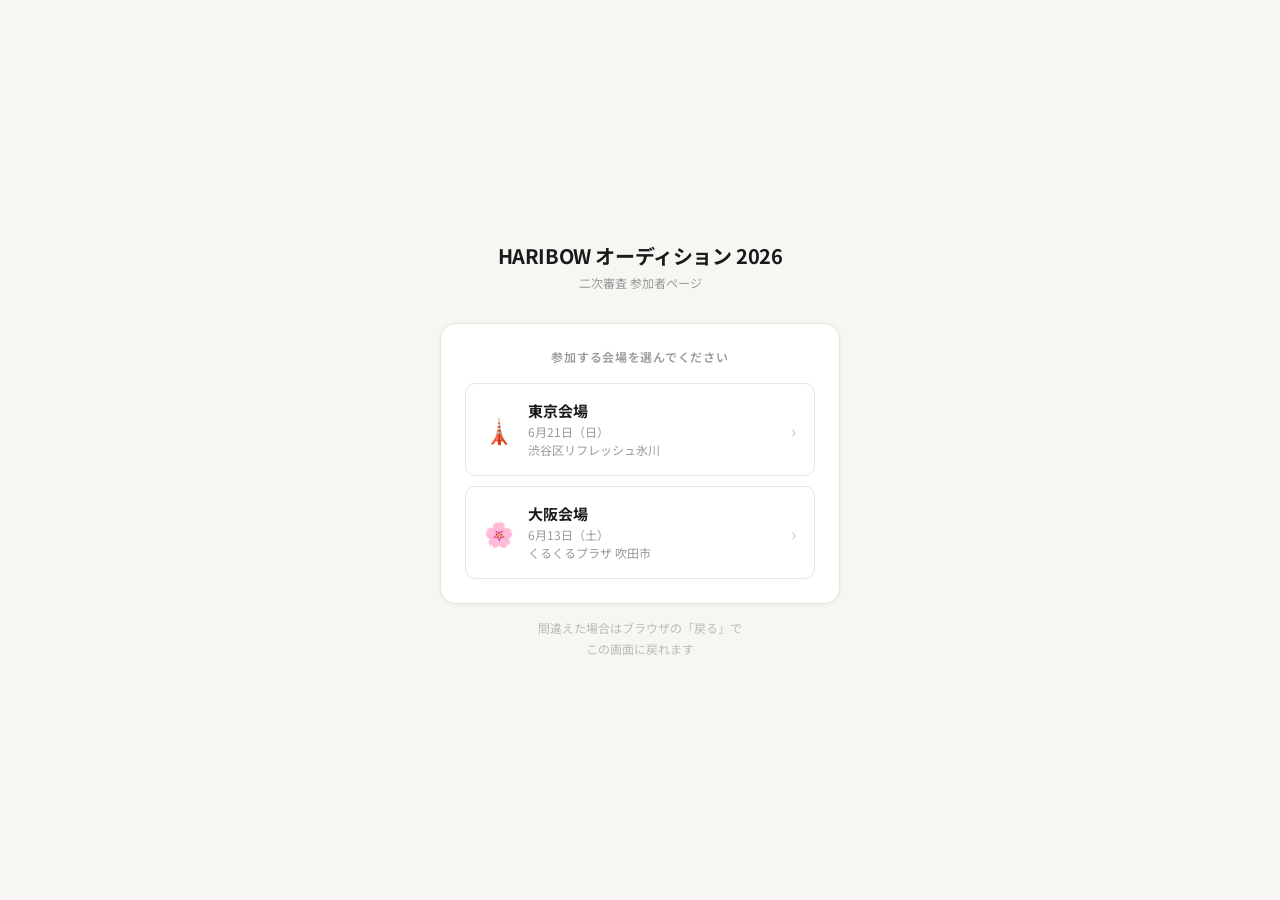
==== index.html @ 5b0c6461 "Add files via upload" ====
<!DOCTYPE html>
<html lang="ja">
<head>
<meta charset="UTF-8">
<meta name="viewport" content="width=device-width, initial-scale=1.0">
<title>HARIBOW オーディション 2026 — 二次審査</title>
<style>
@import url('https://fonts.googleapis.com/css2?family=Noto+Sans+JP:wght@400;500;600;700&display=swap');
*{box-sizing:border-box;margin:0;padding:0}
body{font-family:'Noto Sans JP',sans-serif;min-height:100vh;background:#f7f6f3;display:flex;align-items:center;justify-content:center;padding:24px 16px}
.wrap{width:100%;max-width:400px}
.logo{text-align:center;margin-bottom:32px}
.logo-title{font-size:20px;font-weight:700;color:#1a1a1a;letter-spacing:-.02em}
.logo-sub{font-size:12px;color:#999;margin-top:4px}
.card{background:#fff;border-radius:16px;padding:24px;border:1px solid #e9e6e0;box-shadow:0 1px 4px rgba(0,0,0,.06)}
.card-title{font-size:12px;font-weight:600;color:#999;text-align:center;margin-bottom:18px;letter-spacing:.06em;text-transform:uppercase}
.venue-btn{display:flex;align-items:center;gap:14px;width:100%;padding:16px 18px;border-radius:10px;border:1px solid #e9e6e0;background:#fff;color:#1a1a1a;cursor:pointer;font-family:inherit;transition:all .15s;text-decoration:none;margin-bottom:10px}
.venue-btn:last-child{margin-bottom:0}
.venue-btn:hover{background:#f7f6f3;border-color:#ccc;transform:translateY(-1px);box-shadow:0 2px 8px rgba(0,0,0,.06)}
.venue-btn:active{transform:none;box-shadow:none}
.venue-emoji{font-size:24px;flex-shrink:0}
.venue-info{text-align:left}
.venue-name{font-size:15px;font-weight:700;margin-bottom:2px;color:#1a1a1a}
.venue-detail{font-size:12px;color:#999;line-height:1.5}
.venue-arrow{margin-left:auto;color:#ccc;font-size:18px;flex-shrink:0}
.notice{margin-top:14px;text-align:center;font-size:12px;color:#bbb;line-height:1.7}
</style>
</head>
<body>
<div class="wrap">
  <div class="logo">
    <div class="logo-title">HARIBOW オーディション 2026</div>
    <div class="logo-sub">二次審査 参加者ページ</div>
  </div>
  <div class="card">
    <div class="card-title">参加する会場を選んでください</div>
    <a class="venue-btn" href="tokyo.html">
      <span class="venue-emoji">🗼</span>
      <div class="venue-info">
        <div class="venue-name">東京会場</div>
        <div class="venue-detail">6月21日（日）<br>渋谷区リフレッシュ氷川</div>
      </div>
      <span class="venue-arrow">›</span>
    </a>
    <a class="venue-btn" href="osaka.html">
      <span class="venue-emoji">🌸</span>
      <div class="venue-info">
        <div class="venue-name">大阪会場</div>
        <div class="venue-detail">6月13日（土）<br>くるくるプラザ 吹田市</div>
      </div>
      <span class="venue-arrow">›</span>
    </a>
  </div>
  <div class="notice">間違えた場合はブラウザの「戻る」で<br>この画面に戻れます</div>
</div>
</body>
</html>
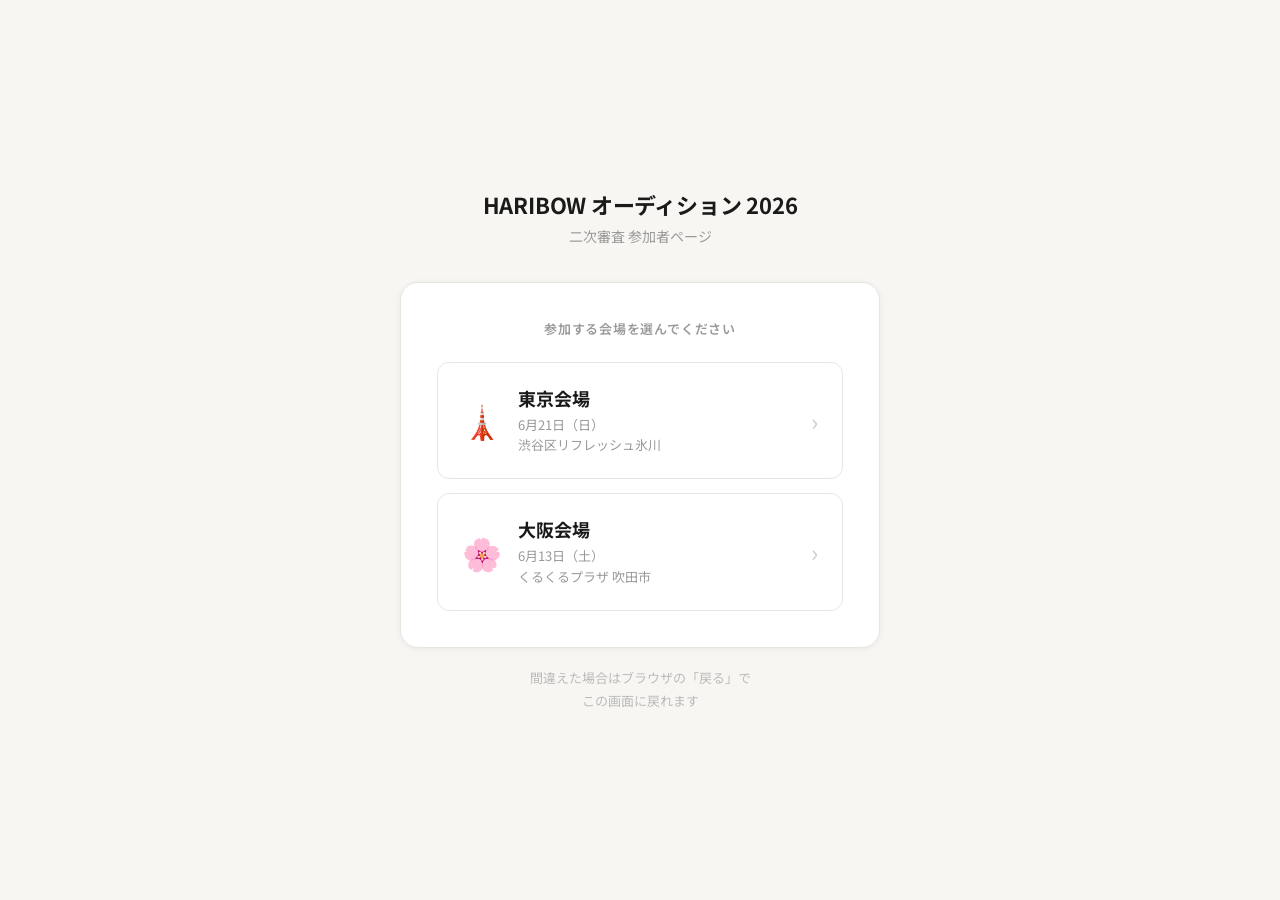
==== commit cffe749b: "PC　スマホ版対応タイトル" ====
--- a/index.html
+++ b/index.html
@@ -7,23 +7,66 @@
 <style>
 @import url('https://fonts.googleapis.com/css2?family=Noto+Sans+JP:wght@400;500;600;700&display=swap');
 *{box-sizing:border-box;margin:0;padding:0}
-body{font-family:'Noto Sans JP',sans-serif;min-height:100vh;background:#f7f6f3;display:flex;align-items:center;justify-content:center;padding:24px 16px}
-.wrap{width:100%;max-width:400px}
-.logo{text-align:center;margin-bottom:32px}
-.logo-title{font-size:20px;font-weight:700;color:#1a1a1a;letter-spacing:-.02em}
-.logo-sub{font-size:12px;color:#999;margin-top:4px}
-.card{background:#fff;border-radius:16px;padding:24px;border:1px solid #e9e6e0;box-shadow:0 1px 4px rgba(0,0,0,.06)}
-.card-title{font-size:12px;font-weight:600;color:#999;text-align:center;margin-bottom:18px;letter-spacing:.06em;text-transform:uppercase}
-.venue-btn{display:flex;align-items:center;gap:14px;width:100%;padding:16px 18px;border-radius:10px;border:1px solid #e9e6e0;background:#fff;color:#1a1a1a;cursor:pointer;font-family:inherit;transition:all .15s;text-decoration:none;margin-bottom:10px}
+body{
+  font-family:'Noto Sans JP',sans-serif;
+  min-height:100vh;
+  background:#f7f6f3;
+  display:flex;align-items:center;justify-content:center;
+  padding:40px 24px;
+}
+.wrap{width:100%;max-width:480px}
+
+.logo{text-align:center;margin-bottom:36px}
+.logo-title{font-size:15px;font-weight:700;color:#1a1a1a;letter-spacing:-.01em}
+.logo-sub{font-size:12px;color:#999;margin-top:5px}
+
+.card{
+  background:#fff;border-radius:18px;
+  padding:28px;
+  border:1px solid #e9e6e0;
+  box-shadow:0 1px 6px rgba(0,0,0,.06);
+}
+.card-title{
+  font-size:12px;font-weight:600;color:#999;
+  text-align:center;margin-bottom:20px;
+  letter-spacing:.06em;text-transform:uppercase;
+}
+
+.venue-btn{
+  display:flex;align-items:center;gap:16px;
+  width:100%;padding:18px 20px;border-radius:12px;
+  border:1px solid #e9e6e0;
+  background:#fff;
+  color:#1a1a1a;cursor:pointer;
+  font-family:inherit;
+  transition:all .15s;
+  text-decoration:none;
+  margin-bottom:12px;
+}
 .venue-btn:last-child{margin-bottom:0}
 .venue-btn:hover{background:#f7f6f3;border-color:#ccc;transform:translateY(-1px);box-shadow:0 2px 8px rgba(0,0,0,.06)}
 .venue-btn:active{transform:none;box-shadow:none}
-.venue-emoji{font-size:24px;flex-shrink:0}
-.venue-info{text-align:left}
-.venue-name{font-size:15px;font-weight:700;margin-bottom:2px;color:#1a1a1a}
-.venue-detail{font-size:12px;color:#999;line-height:1.5}
-.venue-arrow{margin-left:auto;color:#ccc;font-size:18px;flex-shrink:0}
-.notice{margin-top:14px;text-align:center;font-size:12px;color:#bbb;line-height:1.7}
+.venue-emoji{font-size:26px;flex-shrink:0}
+.venue-info{text-align:left;flex:1}
+.venue-name{font-size:15px;font-weight:700;margin-bottom:3px;color:#1a1a1a}
+.venue-detail{font-size:12px;color:#999;line-height:1.6}
+.venue-arrow{color:#ccc;font-size:20px;flex-shrink:0}
+
+.notice{margin-top:16px;text-align:center;font-size:12px;color:#bbb;line-height:1.8}
+
+/* ─── PC対応 ─── */
+@media(min-width:600px){
+  .logo-title{font-size:22px}
+  .logo-sub{font-size:14px;margin-top:6px}
+  .card{padding:36px}
+  .card-title{font-size:13px;margin-bottom:24px}
+  .venue-btn{padding:22px 24px;margin-bottom:14px}
+  .venue-emoji{font-size:32px}
+  .venue-name{font-size:18px;margin-bottom:4px}
+  .venue-detail{font-size:13px}
+  .venue-arrow{font-size:24px}
+  .notice{font-size:13px;margin-top:18px}
+}
 </style>
 </head>
 <body>
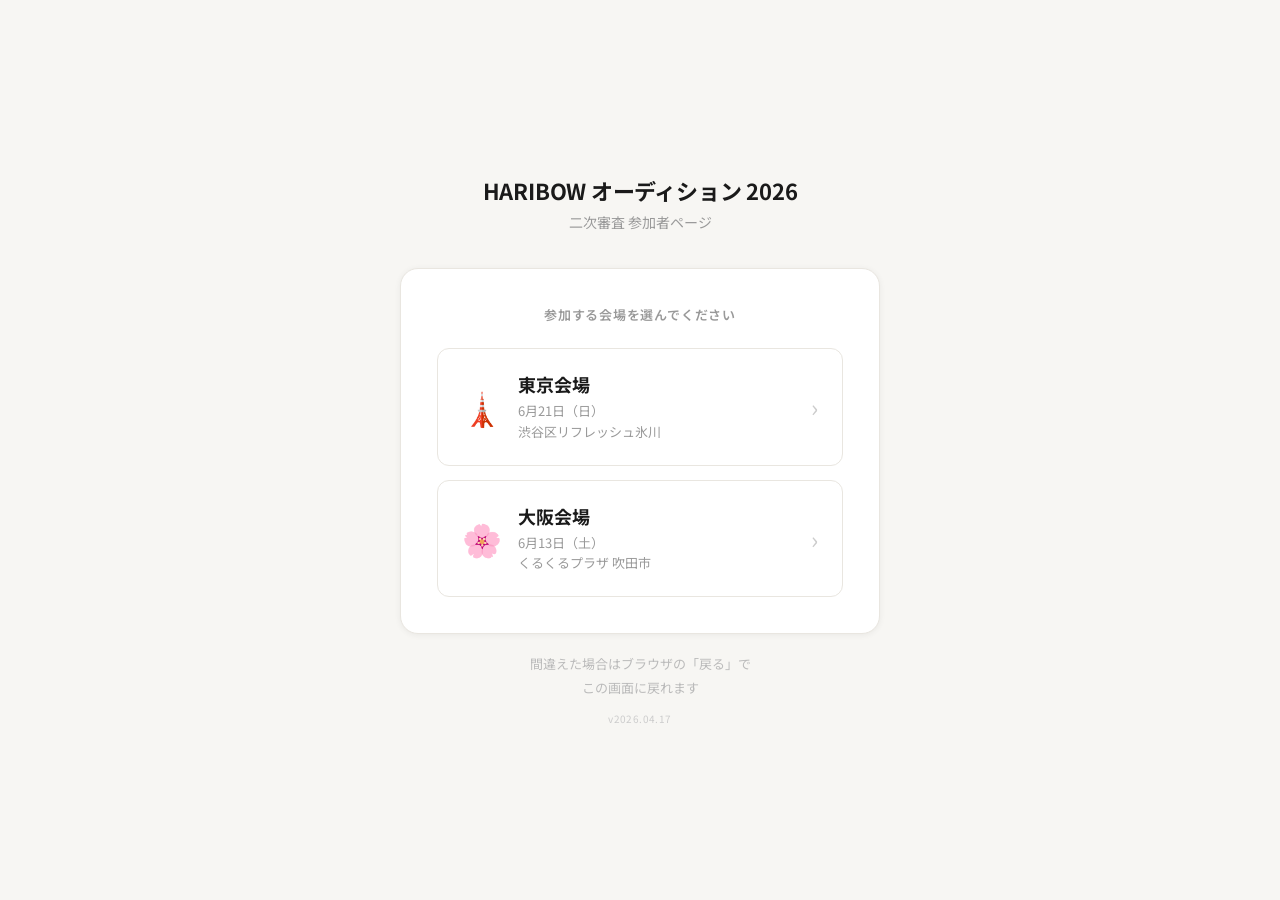
==== commit 95f8e268: "微調整" ====
--- a/index.html
+++ b/index.html
@@ -95,6 +95,7 @@
     </a>
   </div>
   <div class="notice">間違えた場合はブラウザの「戻る」で<br>この画面に戻れます</div>
+  <div style="text-align:center;margin-top:12px;font-size:10px;color:#ccc;letter-spacing:.04em">v2026.04.17</div>
 </div>
 </body>
 </html>
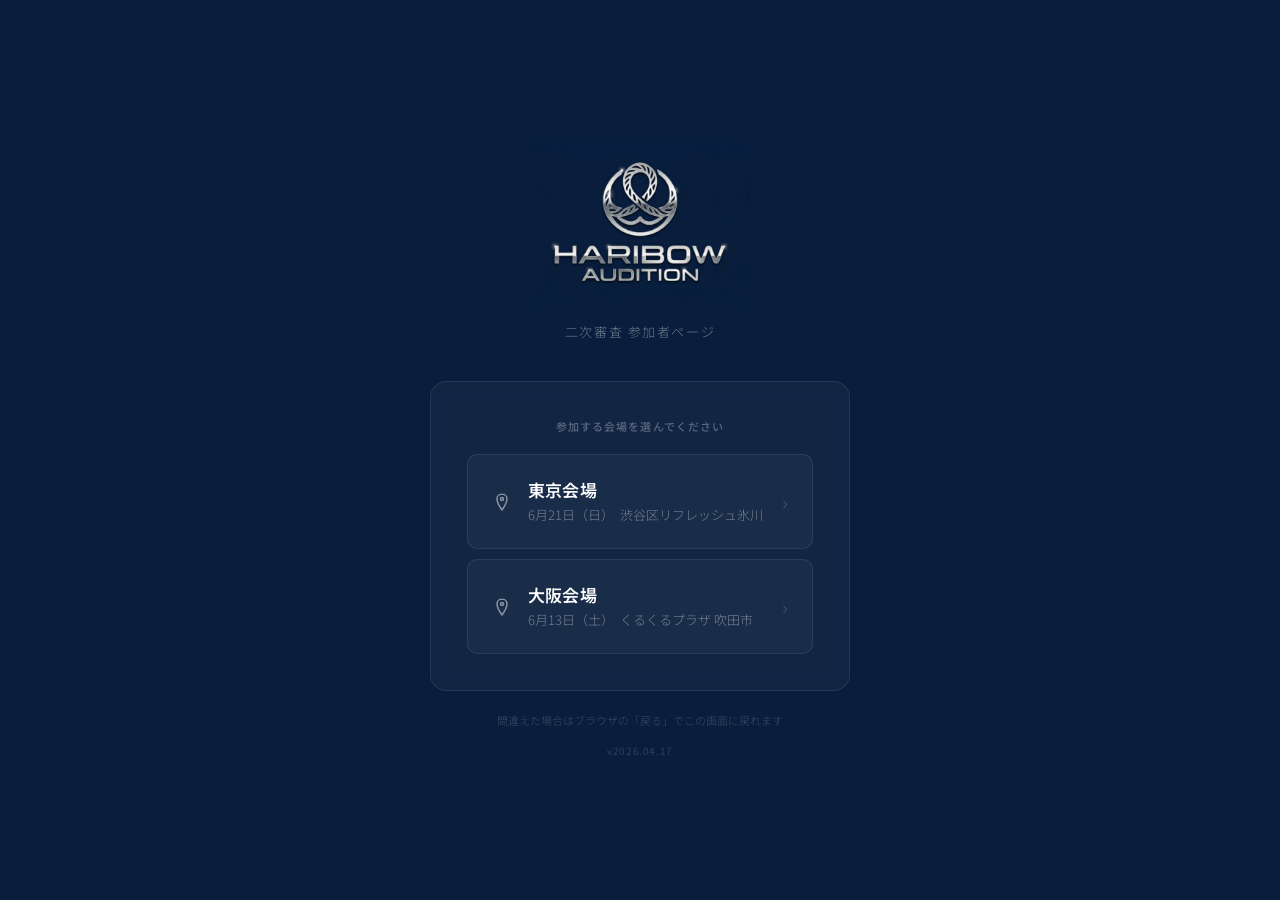
==== commit 1618ff04: "デザイン変更" ====
--- a/index.html
+++ b/index.html
@@ -5,97 +5,109 @@
 <meta name="viewport" content="width=device-width, initial-scale=1.0">
 <title>HARIBOW オーディション 2026 — 二次審査</title>
 <style>
-@import url('https://fonts.googleapis.com/css2?family=Noto+Sans+JP:wght@400;500;600;700&display=swap');
+@import url('https://fonts.googleapis.com/css2?family=Noto+Sans+JP:wght@300;400;500;700&display=swap');
 *{box-sizing:border-box;margin:0;padding:0}
 body{
   font-family:'Noto Sans JP',sans-serif;
   min-height:100vh;
-  background:#f7f6f3;
+  background:#091E3D;
   display:flex;align-items:center;justify-content:center;
   padding:40px 24px;
 }
-.wrap{width:100%;max-width:480px}
+.wrap{width:100%;max-width:420px}
 
-.logo{text-align:center;margin-bottom:36px}
-.logo-title{font-size:15px;font-weight:700;color:#1a1a1a;letter-spacing:-.01em}
-.logo-sub{font-size:12px;color:#999;margin-top:5px}
+.logo-area{text-align:center;margin-bottom:40px}
+.logo-img{width:180px;height:auto;display:block;margin:0 auto 16px}
+.logo-sub{font-size:12px;color:rgba(255,255,255,.4);letter-spacing:.12em;text-transform:uppercase;font-weight:300}
 
 .card{
-  background:#fff;border-radius:18px;
+  background:rgba(255,255,255,.04);
+  border-radius:16px;
   padding:28px;
-  border:1px solid #e9e6e0;
-  box-shadow:0 1px 6px rgba(0,0,0,.06);
+  border:1px solid rgba(255,255,255,.08);
+  backdrop-filter:blur(10px);
 }
 .card-title{
-  font-size:12px;font-weight:600;color:#999;
+  font-size:11px;font-weight:500;color:rgba(255,255,255,.3);
   text-align:center;margin-bottom:20px;
-  letter-spacing:.06em;text-transform:uppercase;
+  letter-spacing:.1em;text-transform:uppercase;
 }
 
 .venue-btn{
   display:flex;align-items:center;gap:16px;
-  width:100%;padding:18px 20px;border-radius:12px;
-  border:1px solid #e9e6e0;
-  background:#fff;
-  color:#1a1a1a;cursor:pointer;
+  width:100%;padding:18px 20px;border-radius:10px;
+  border:1px solid rgba(255,255,255,.08);
+  background:rgba(255,255,255,.03);
+  color:#fff;cursor:pointer;
   font-family:inherit;
-  transition:all .15s;
+  transition:all .2s;
   text-decoration:none;
-  margin-bottom:12px;
+  margin-bottom:10px;
 }
 .venue-btn:last-child{margin-bottom:0}
-.venue-btn:hover{background:#f7f6f3;border-color:#ccc;transform:translateY(-1px);box-shadow:0 2px 8px rgba(0,0,0,.06)}
-.venue-btn:active{transform:none;box-shadow:none}
-.venue-emoji{font-size:26px;flex-shrink:0}
+.venue-btn:hover{
+  background:rgba(255,255,255,.08);
+  border-color:rgba(255,255,255,.18);
+  transform:translateY(-2px);
+}
+.venue-btn:active{transform:none}
+
+.venue-icon{flex-shrink:0;opacity:.7}
 .venue-info{text-align:left;flex:1}
-.venue-name{font-size:15px;font-weight:700;margin-bottom:3px;color:#1a1a1a}
-.venue-detail{font-size:12px;color:#999;line-height:1.6}
-.venue-arrow{color:#ccc;font-size:20px;flex-shrink:0}
+.venue-name{font-size:15px;font-weight:600;margin-bottom:3px;color:#fff;letter-spacing:.01em}
+.venue-detail{font-size:12px;color:rgba(255,255,255,.4);line-height:1.6;font-weight:300}
+.venue-arrow{color:rgba(255,255,255,.2);font-size:20px;flex-shrink:0;font-weight:300}
 
-.notice{margin-top:16px;text-align:center;font-size:12px;color:#bbb;line-height:1.8}
+.notice{margin-top:20px;text-align:center;font-size:11px;color:rgba(255,255,255,.2);line-height:1.8;font-weight:300}
+.version{margin-top:12px;text-align:center;font-size:10px;color:rgba(255,255,255,.15);letter-spacing:.06em}
 
-/* ─── PC対応 ─── */
 @media(min-width:600px){
-  .logo-title{font-size:22px}
-  .logo-sub{font-size:14px;margin-top:6px}
+  .logo-img{width:220px}
+  .logo-sub{font-size:13px}
   .card{padding:36px}
-  .card-title{font-size:13px;margin-bottom:24px}
-  .venue-btn{padding:22px 24px;margin-bottom:14px}
-  .venue-emoji{font-size:32px}
-  .venue-name{font-size:18px;margin-bottom:4px}
+  .venue-btn{padding:22px 24px}
+  .venue-name{font-size:17px}
   .venue-detail{font-size:13px}
-  .venue-arrow{font-size:24px}
-  .notice{font-size:13px;margin-top:18px}
 }
 </style>
 </head>
 <body>
 <div class="wrap">
-  <div class="logo">
-    <div class="logo-title">HARIBOW オーディション 2026</div>
+  <div class="logo-area">
+    <img class="logo-img" src="[data-uri]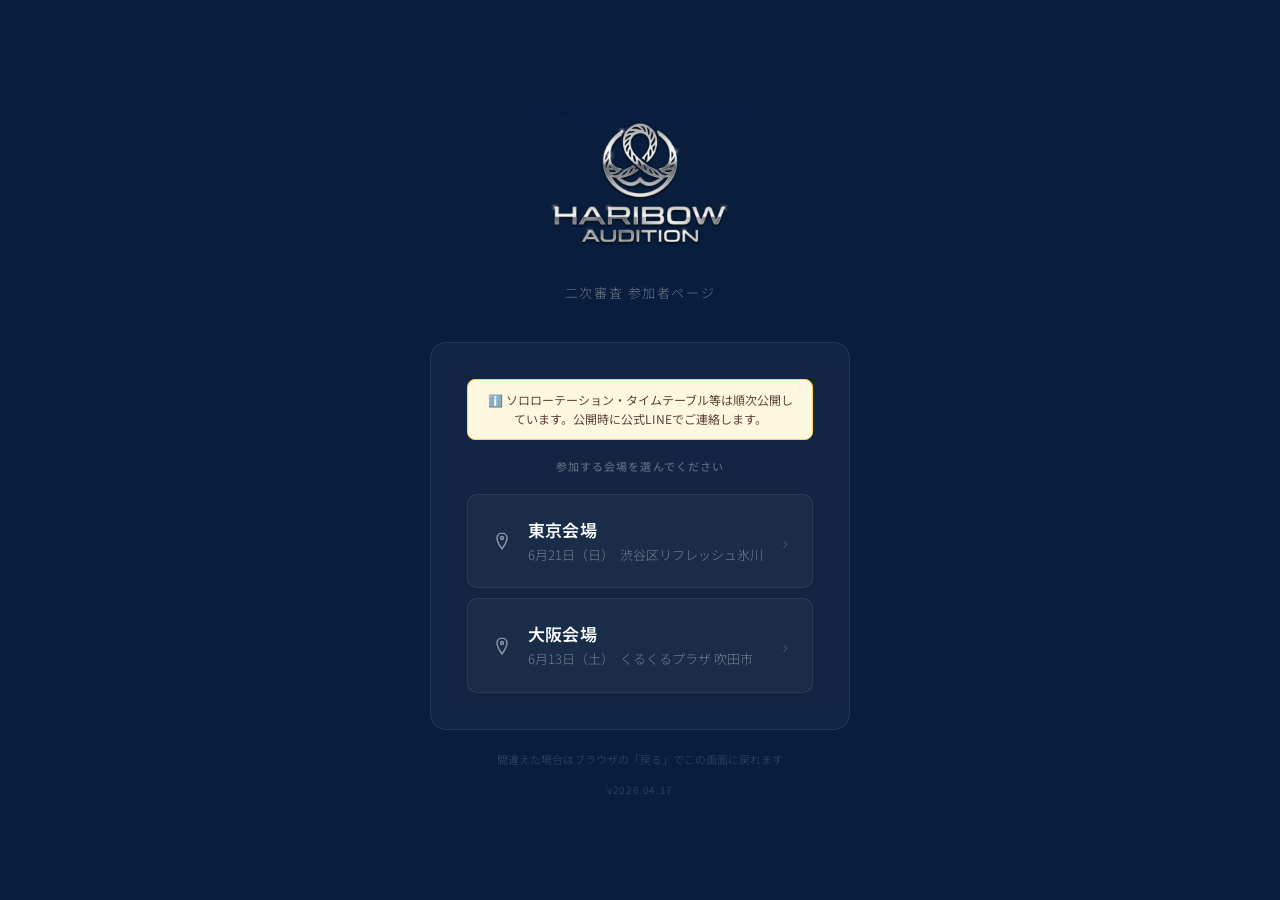
==== commit e2140531: "公開状況バナー追加（順次公開のお知らせ） 各ページ最上部に「ソロローテーション・タイムテーブル等は順次公開」のバナーを追加。 ドキュメント先行配布時の認識ズレを防ぐため。  Co-Authored-B" ====
--- a/index.html
+++ b/index.html
@@ -79,9 +79,12 @@
   </div>
 
   <div class="card">
+    <div style="background:#fff8e1;border:1px solid #ffd54f;border-radius:8px;padding:10px 14px;margin-bottom:18px;font-size:12px;color:#5d4037;line-height:1.6;text-align:center">
+      ℹ️ ソロローテーション・タイムテーブル等は順次公開しています。公開時に公式LINEでご連絡します。
+    </div>
     <div class="card-title">参加する会場を選んでください</div>
 
-    <a class="venue-btn" href="tokyo.html">
+    <a class="venue-btn" href="tokyo.html" data-venue-key="tokyo">
       <svg class="venue-icon" width="20" height="20" viewBox="0 0 20 20" fill="none" stroke="rgba(255,255,255,.7)" stroke-width="1.5" stroke-linecap="round" stroke-linejoin="round">
         <path d="M10 2C7.2 2 5 4.2 5 7c0 4 5 11 5 11s5-7 5-11c0-2.8-2.2-5-5-5z"/>
         <circle cx="10" cy="7" r="1.5"/>
@@ -93,7 +96,7 @@
       <span class="venue-arrow">›</span>
     </a>
 
-    <a class="venue-btn" href="osaka.html">
+    <a class="venue-btn" href="osaka.html" data-venue-key="osaka">
       <svg class="venue-icon" width="20" height="20" viewBox="0 0 20 20" fill="none" stroke="rgba(255,255,255,.7)" stroke-width="1.5" stroke-linecap="round" stroke-linejoin="round">
         <path d="M10 2C7.2 2 5 4.2 5 7c0 4 5 11 5 11s5-7 5-11c0-2.8-2.2-5-5-5z"/>
         <circle cx="10" cy="7" r="1.5"/>
@@ -109,5 +112,63 @@
   <div class="notice">間違えた場合はブラウザの「戻る」でこの画面に戻れます</div>
   <div class="version">v2026.04.17</div>
 </div>
+
+<script>
+/* スプシの「会場・基本情報」シートから 審査日 / 会場名 を取得し、
+   [data-venue-key] カードの .venue-detail を更新する。
+   venues.json の fallbackDate / fallbackVenue は、各HTMLカードに
+   ベタ書きしてある文言と一致させておくこと（スプシ失敗時にそのまま残る）。 */
+(async function () {
+  const csvUrl = (id, sheet) =>
+    `https://docs.google.com/spreadsheets/d/${id}/gviz/tq?tqx=out:csv&sheet=${encodeURIComponent(sheet)}`;
+
+  function parseCSV(text) {
+    const rows = [];
+    for (const line of text.split('\n')) {
+      if (!line.trim()) continue;
+      const cols = [];
+      let cur = '', inQ = false;
+      for (let i = 0; i < line.length; i++) {
+        const c = line[i];
+        if (c === '"') {
+          if (inQ && line[i+1] === '"') { cur += '"'; i++; }
+          else inQ = !inQ;
+        } else if (c === ',' && !inQ) {
+          cols.push(cur.trim()); cur = '';
+        } else cur += c;
+      }
+      cols.push(cur.trim());
+      rows.push(cols);
+    }
+    return rows;
+  }
+
+  async function updateCard(venue) {
+    const card = document.querySelector(`[data-venue-key="${venue.key}"]`);
+    if (!card) return;
+    const detail = card.querySelector('.venue-detail');
+    if (!detail) return;
+    try {
+      const res = await fetch(csvUrl(venue.spreadsheetId, '会場・基本情報'));
+      if (!res.ok) throw new Error('fetch failed');
+      const rows = parseCSV(await res.text());
+      const dateRow = rows.find(r => r[0] === '審査日');
+      const venueRow = rows.find(r => r[0] === '会場名');
+      const date = (dateRow && dateRow[1]) || venue.fallbackDate;
+      const place = (venueRow && venueRow[1]) || venue.fallbackVenue;
+      detail.innerHTML = `${date}&nbsp; ${place}`;
+    } catch (_) {
+      /* フォールバック表示（既存HTML）を維持 */
+    }
+  }
+
+  try {
+    const config = await fetch('venues.json').then(r => r.json());
+    (config.venues || []).forEach(updateCard);
+  } catch (_) {
+    /* venues.json 読めない → フォールバック表示を維持 */
+  }
+})();
+</script>
 </body>
 </html>
